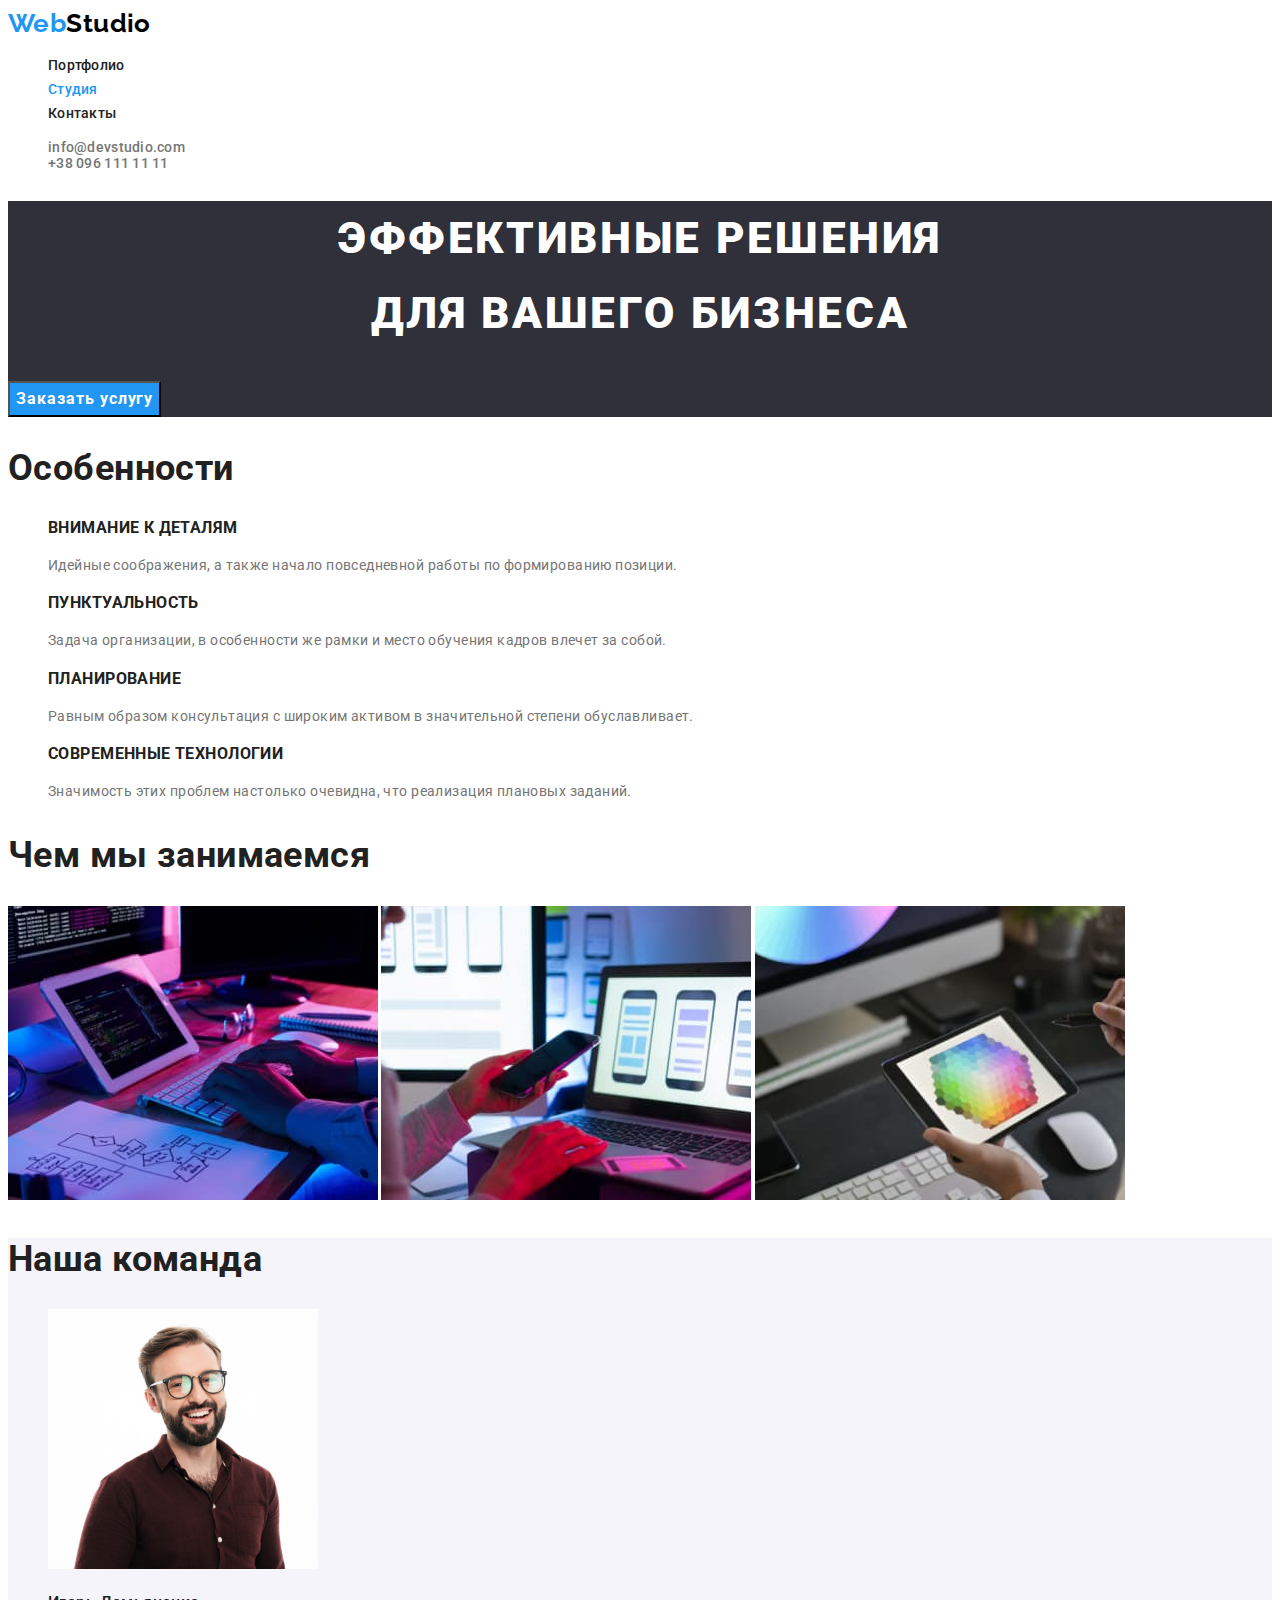
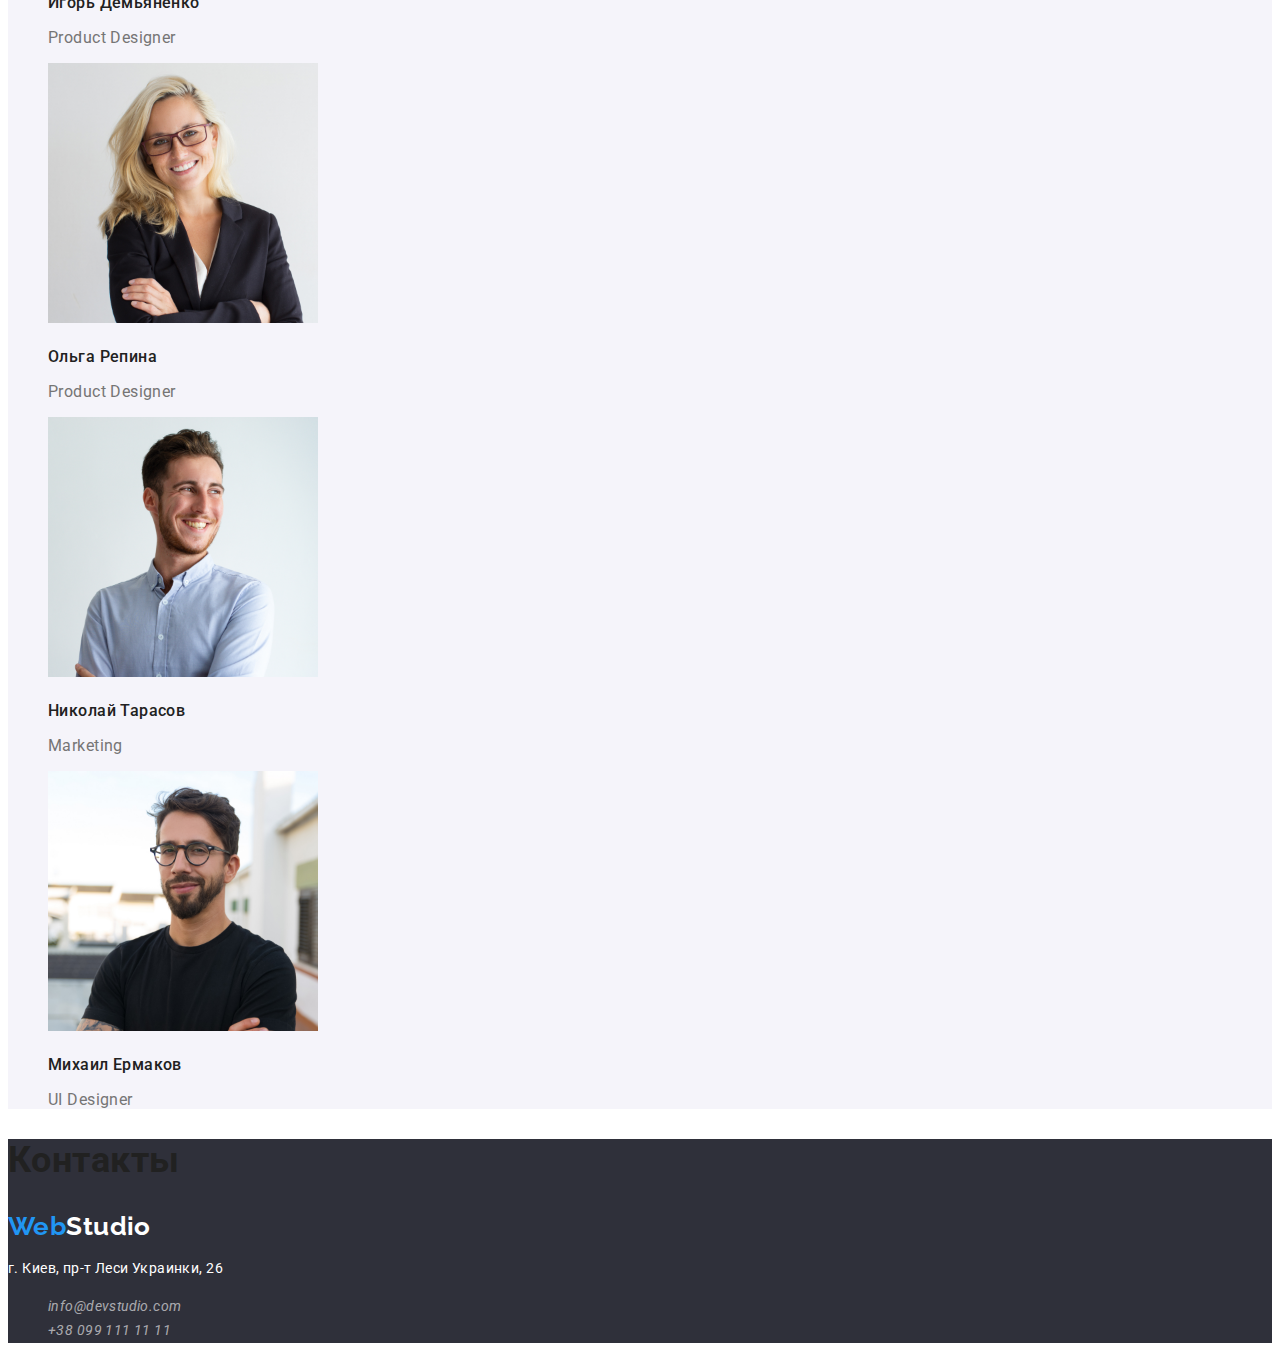
==== index.html @ d59cacca "goit-markup-hw-03" ====
<!DOCTYPE html>
<html lang="ru">
    <head>
        <meta charset="UTF-8">
        <meta http-equiv="X-UA-Compatible" content="IE=edge">
        <meta name="viewport" content="width=device-width, initial-scale=1.0">
        <title>Студия</title>
        <link rel="preconnect" href="https://fonts.gstatic.com">
        <link href="https://fonts.googleapis.com/css2?family=Raleway:wght@700&family=Roboto:wght@400;500;700;900&display=swap" rel="stylesheet">
        <link rel="stylesheet" href="./css/styles.css">
    </head>
    <body>
        <!--Контейнер шапки-->    
        <header>
            <nav>
                <a class="logo link" href="./index.html"><span class="logo-web">Web</span>Studio</a>
                <ul class="nav-list list">
                    <li><a class="link" href="./portfolio.html">Портфолио</a></li>
                    <li><a class="link current" href="./index.html">Студия</a></li>
                    <li><a class="link" href="">Контакты</a></li>
                </ul>
            </nav>
                <ul class="contact-list">
                    <li><a class="link" href="mailto:info@devstudio.com">info@devstudio.com</a></li>
                    <li><a class="link" href="tel:+380961111111">+38 096 111 11 11</a></li>
                </ul>
        </header>
            <!--Уникальный блок страницы-->
            <main>
                
                <section class="hero">
                    <h1 class="hero-title">Эффективные решения<br>для вашего бизнеса</h1>
                    <button class="button" type="button">Заказать услугу</button>
                </section>
              
                <section class="section">
                    <h2 class="section-title">Особенности</h2>
                    <ul class="features-list list">
                        <li>
                            <h3 class="title">Внимание к деталям</h3>
                            <p>Идейные соображения, а также начало повседневной работы по формированию позиции.</p>
                        </li>
                        <li>
                            <h3 class="title">Пунктуальность</h3>
                            <p>Задача организации, в особенности же рамки и место обучения кадров влечет за собой.</p>
                        </li>
                        <li>
                            <h3 class="title">Планирование</h3>
                            <p>Равным образом консультация с широким активом в значительной степени обуславливает.</p>
                        </li>
                        <li>
                            <h3 class="title">Современные технологии</h3>
                            <p>Значимость этих проблем настолько очевидна, что реализация плановых заданий.</p>
                        </li>
                    </ul>
                </section>
         
                <section class="section">
                    <h2 class="section-title">Чем мы занимаемся</h2>
                    <img src="./images/box1.jpg" alt="компьютерный стол" width="370">
                    <img src="./images/box2.jpg" alt="монитор" width="370">
                    <img src="./images/box3.jpg" alt="планшет" width="370">
                </section>
            
                <section class="team-section">
                    <h2 class="section-title">Наша команда</h2>
                    <ul class="list">
                        <li>
                            <img src="./images/team_card_1.jpg" alt="Product Designer" width="270">
                            <h3 class="title">Игорь Демьяненко</h3>
                            <p class="position">Product Designer</p>
                        </li>
                        <li>
                            <img src="./images/team_card_2.jpg" alt="Product Designer" width="270">
                            <h3 class="title">Ольга Репина</h3>
                            <p class="position">Product Designer</p>
                        </li>
                        <li>
                            <img src="./images/team_card_3.jpg" alt="Marketing" width="270">
                            <h3 class="title">Николай Тарасов</h3>
                            <p class="position">Marketing</p>
                        </li>
                        <li>
                            <img src="./images/team_card_4.jpg" alt="UI Designer" width="270">
                            <h3 class="title">Михаил Ермаков</h3>
                            <p class="position">UI Designer</p>
                        </li>
                    </ul>
                </section>
              
            </main>
        <!--Контейнер подвала-->
        <footer class="footer">
            <h2 class="section-title">Контакты</h2>
            <a class="logo link" href="./index.html"><span class="logo-web">Web</span><span class="logo-studio">Studio</span></a>
            <address class="address">
                <p class="local-address">г. Киев, пр-т Леси Украинки, 26</p>
                <ul class="contacts list">
                    <li><a class="link" href="mailto:info@example.com">info@devstudio.com</a></li>
                    <li><a class="link" href="tel:+380991111111">+38 099 111 11 11</a></li>
                </ul>
            </address>
            
        </footer>
    </body>
</html>
---- css/styles.css ----
/* Переменные */
:root {
    --primary-text-color: #757575;
    --title-text-color: #212121;
    --accent-color: #2196F3;
    --white-color: #FFFFFF;
    --beige-color: #F5F4FA;
    --dark-color: #2F303A; 
}
 
/* Селектор ссылок */
.link {
    color: inherit;
    text-decoration: none;
 }
/* селектор списков */
.list {
    list-style: none;
}

body {
    background-color: var(--white-color);
    color: var(--primary-text-color);
    font-family: Roboto, sans-serif;
    font-size: 14px;
    font-weight: 400;
    line-height: 1.71;
    letter-spacing: 0.03em;
}

/* Стилистика логотипа */
.logo {
    color: #000000; 
    font-family: Raleway;
    font-weight: bold;
    font-size: 26px;
    line-height: 1.19;

}
.logo .logo-web {
    color: var(--accent-color)
}

.logo .logo-studio {
    color: var(--white-color);
}

/* Стилистика общей шапки */
.nav-list .link,
.contact-list {
    color: var(--title-text-color);
    font-weight: 500;
    line-height: 1.14;
    letter-spacing: 0.02em;

    list-style: none;
}
.nav-list .link:hover,
.nav-list .link:focus {
    color: var(--accent-color);
}

.link.current {
    color: var(--accent-color);
}

.contact-list {
    color: var(--primary-text-color)
}

.contact-list .link:hover,
.contact-list .link:focus {
    color: var(--accent-color)
}

/* Стилистика героя */
.hero,
.footer {
    background-color: var(--dark-color);
}
.hero-title {
    color: #fff;
    font-family: Roboto;
    font-weight: 900;
    font-size: 44px;
    line-height: 1,36;
    text-align: center;
    letter-spacing: 0.06em;
    text-transform: uppercase;
}

.hero .button {
    color: var(--white-color);
    background-color: var(--accent-color);
   
    font-family: inherit;
    font-weight: 700;
    font-size: 16px;
    line-height: 1.87;
    display: flex;
    align-items: center;
    text-align: center;
    letter-spacing: 0.06em;
    cursor: pointer;
}

/* Стилизация секций - Студия */
.section-title {
    color: var(--title-text-color);
    font-weight: 700;
    font-size: 36px;
    line-height: 1.17;
    
}

.features-list .title {
    color: var(--title-text-color);
    font-weight: 700;
    line-height: 1.14;
    text-transform: uppercase;
}

.team-section {
    background-color: var(--beige-color);
    
}
.team-section .title {
    color: var(--title-text-color);
    font-size: 16px;
    line-height: 1.19;
    font-weight: 500;    
}
 
.team-section .position {
    font-size: 16px;
    line-height: 1.19;

}

/* Стилизация секций - Портфолио */
.button {
    color: var(--title-text-color);
    font-weight: 500;
    font-size: 16px;
    line-height: 1.62;
    text-align: center;
    cursor: pointer;
    font-family: inherit;
}

.button:hover {
    background-color: var(--accent-color);
    color: var(--white-color);
}

.section-works .title {
    color: var(--title-text-color);
    font-weight: 700;
    font-size: 18px;
    line-height: 2;
    letter-spacing: 0.06em;
}

.section-works .text {
    font-size: 16px;
    line-height: 1.88;
}

/* Стилизация футер */
.address .local-address {
    color: var(--white-color);
    font-style: normal;
}

.address .contacts {
    color: rgba(255, 255, 255, 0.6);
}
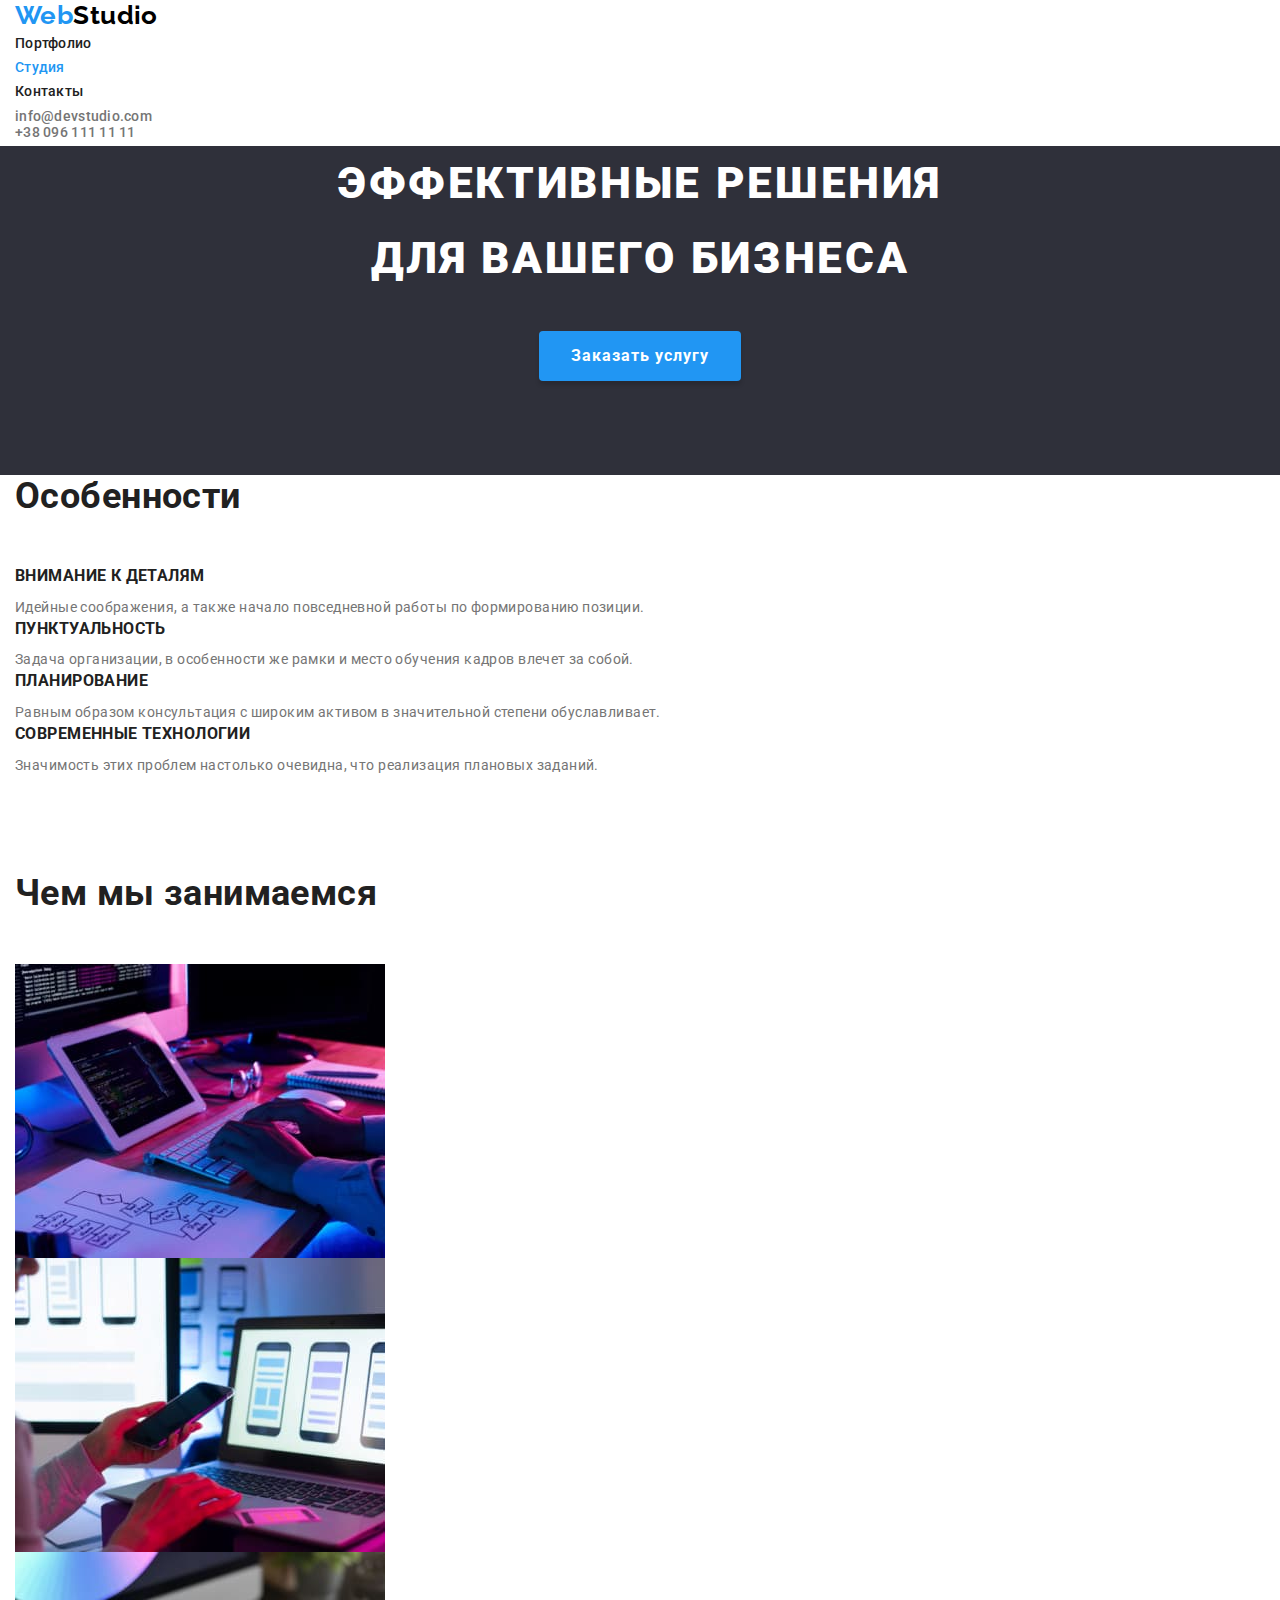
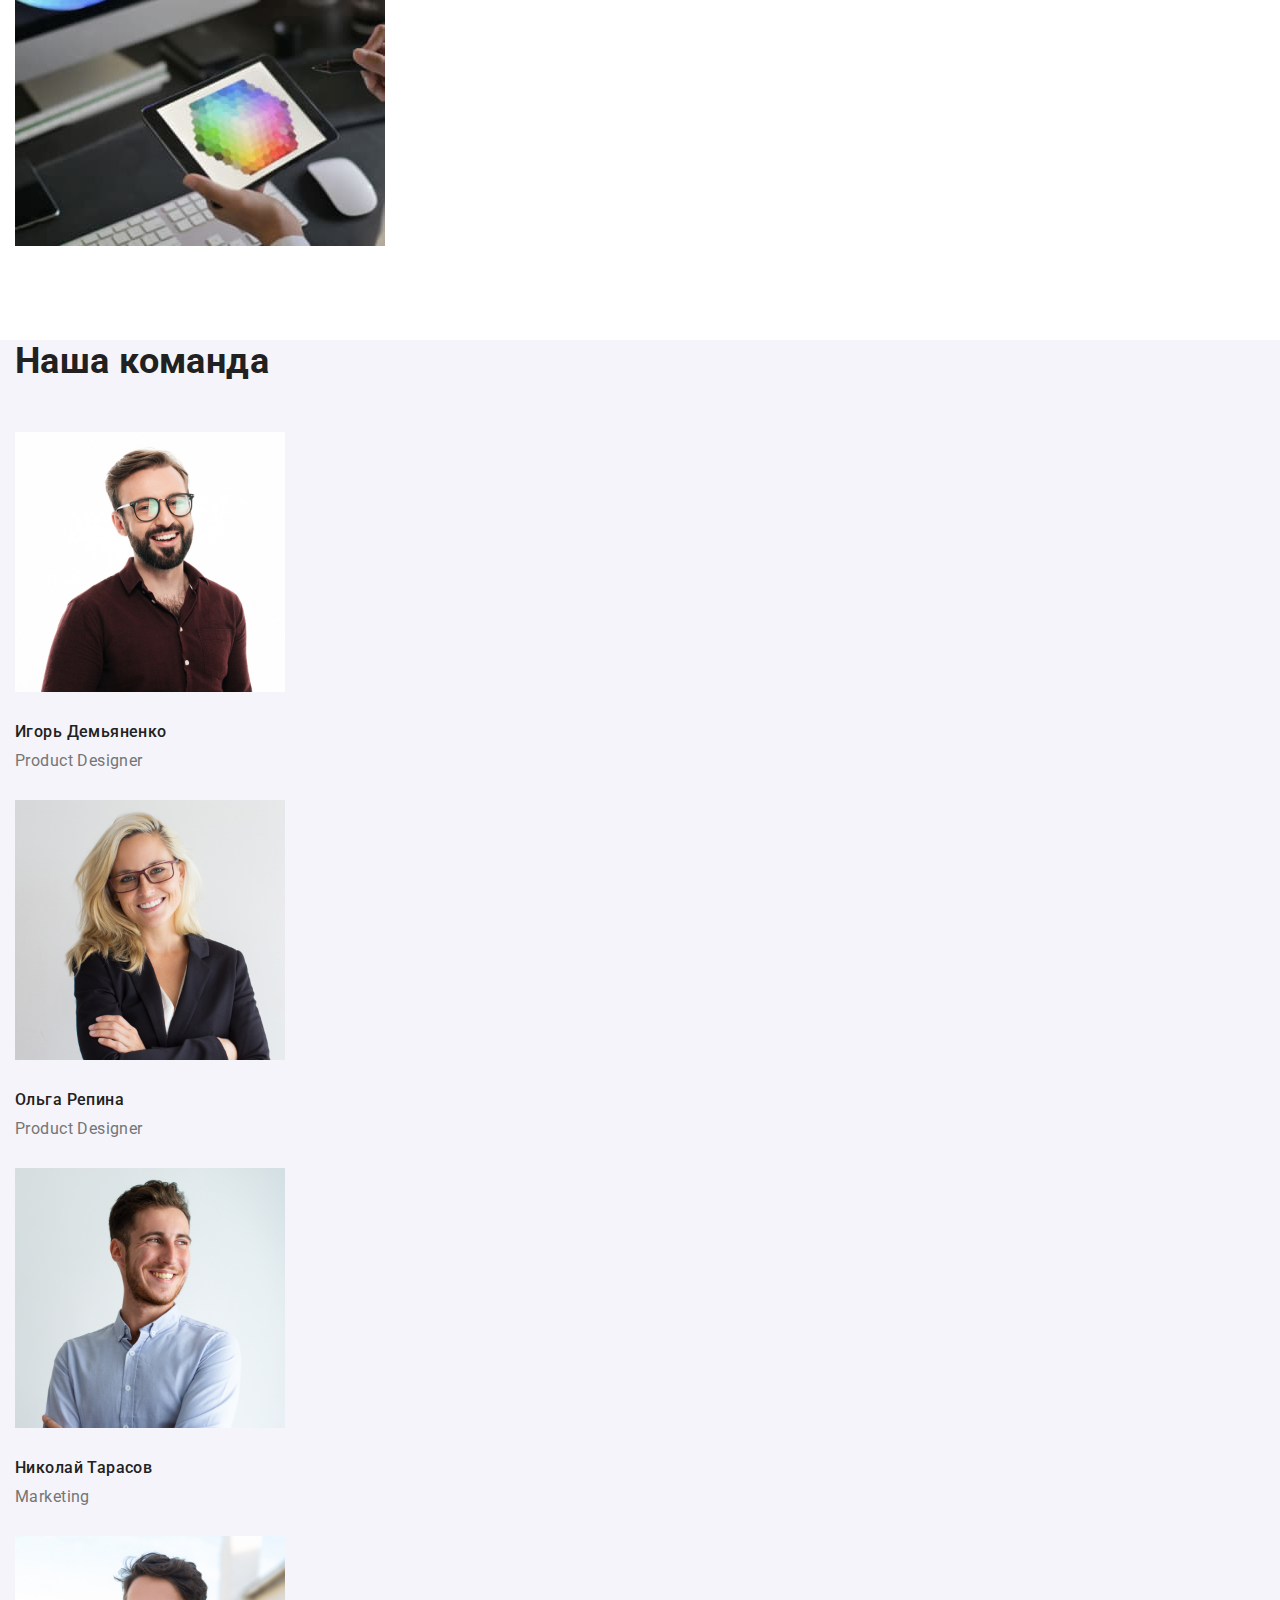
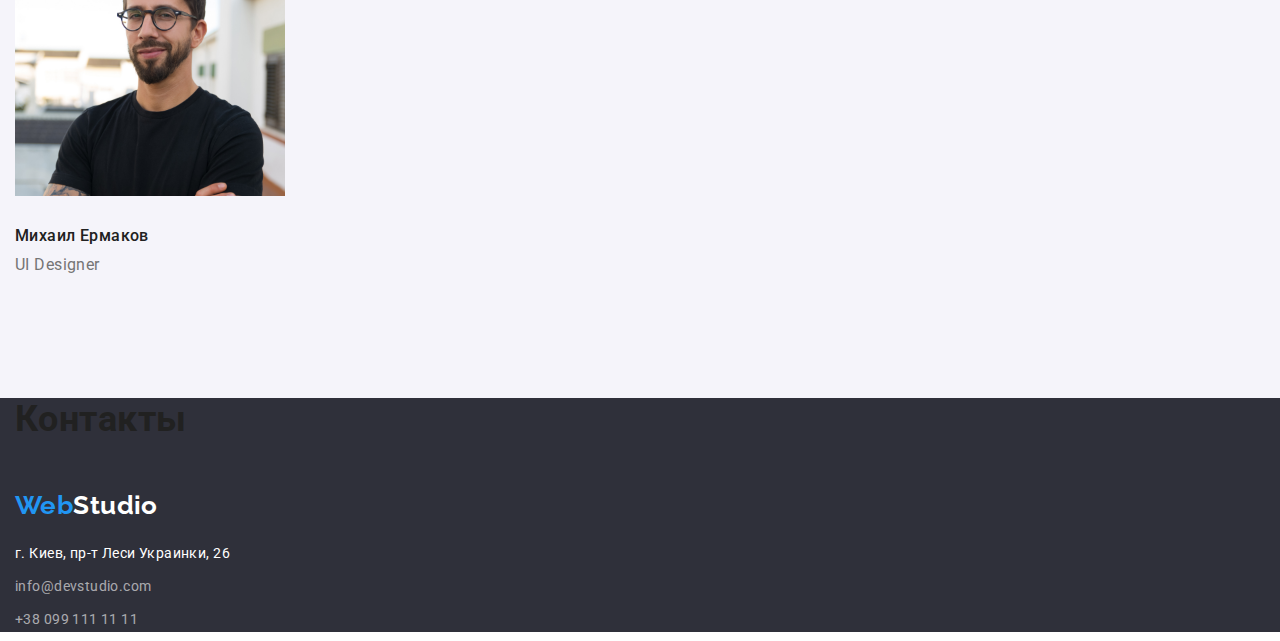
==== commit 416f0e13: "goit-markup-hw-03" ====
--- a/index.html
+++ b/index.html
@@ -7,100 +7,121 @@
         <title>Студия</title>
         <link rel="preconnect" href="https://fonts.gstatic.com">
         <link href="https://fonts.googleapis.com/css2?family=Raleway:wght@700&family=Roboto:wght@400;500;700;900&display=swap" rel="stylesheet">
+        <link rel="stylesheet" href="https://cdnjs.cloudflare.com/ajax/libs/modern-normalize/1.0.0/modern-normalize.min.css">
         <link rel="stylesheet" href="./css/styles.css">
     </head>
     <body>
         <!--Контейнер шапки-->    
         <header>
-            <nav>
-                <a class="logo link" href="./index.html"><span class="logo-web">Web</span>Studio</a>
-                <ul class="nav-list list">
-                    <li><a class="link" href="./portfolio.html">Портфолио</a></li>
-                    <li><a class="link current" href="./index.html">Студия</a></li>
-                    <li><a class="link" href="">Контакты</a></li>
-                </ul>
-            </nav>
-                <ul class="contact-list">
-                    <li><a class="link" href="mailto:info@devstudio.com">info@devstudio.com</a></li>
-                    <li><a class="link" href="tel:+380961111111">+38 096 111 11 11</a></li>
-                </ul>
+            <div class="container">
+                <nav>
+                    <a class="logo link" href="./index.html"><span class="logo-web">Web</span>Studio</a>
+                    <ul class="nav-list list">
+                        <li><a class="link" href="./portfolio.html">Портфолио</a></li>
+                        <li><a class="link current" href="./index.html">Студия</a></li>
+                        <li><a class="link" href="">Контакты</a></li>
+                    </ul>
+                </nav>
+                    <ul class="contact list">
+                        <li><a class="link" href="mailto:info@devstudio.com">info@devstudio.com</a></li>
+                        <li><a class="link" href="tel:+380961111111">+38 096 111 11 11</a></li>
+                    </ul>
+            </div>
         </header>
             <!--Уникальный блок страницы-->
             <main>
+                <section class="section hero">
+                    <div class="container"></div>
+                        <h1 class="title">Эффективные решения для вашего бизнеса</h1>
+                        <button class="button" type="button">Заказать услугу</button>
+                    </div> 
+                </section>
                 
-                <section class="hero">
-                    <h1 class="hero-title">Эффективные решения<br>для вашего бизнеса</h1>
-                    <button class="button" type="button">Заказать услугу</button>
-                </section>
-              
-                <section class="section">
-                    <h2 class="section-title">Особенности</h2>
-                    <ul class="features-list list">
-                        <li>
-                            <h3 class="title">Внимание к деталям</h3>
-                            <p>Идейные соображения, а также начало повседневной работы по формированию позиции.</p>
-                        </li>
-                        <li>
-                            <h3 class="title">Пунктуальность</h3>
-                            <p>Задача организации, в особенности же рамки и место обучения кадров влечет за собой.</p>
-                        </li>
-                        <li>
-                            <h3 class="title">Планирование</h3>
-                            <p>Равным образом консультация с широким активом в значительной степени обуславливает.</p>
-                        </li>
-                        <li>
-                            <h3 class="title">Современные технологии</h3>
-                            <p>Значимость этих проблем настолько очевидна, что реализация плановых заданий.</p>
-                        </li>
-                    </ul>
-                </section>
-         
-                <section class="section">
-                    <h2 class="section-title">Чем мы занимаемся</h2>
-                    <img src="./images/box1.jpg" alt="компьютерный стол" width="370">
-                    <img src="./images/box2.jpg" alt="монитор" width="370">
-                    <img src="./images/box3.jpg" alt="планшет" width="370">
-                </section>
-            
-                <section class="team-section">
-                    <h2 class="section-title">Наша команда</h2>
-                    <ul class="list">
-                        <li>
-                            <img src="./images/team_card_1.jpg" alt="Product Designer" width="270">
-                            <h3 class="title">Игорь Демьяненко</h3>
-                            <p class="position">Product Designer</p>
-                        </li>
-                        <li>
-                            <img src="./images/team_card_2.jpg" alt="Product Designer" width="270">
-                            <h3 class="title">Ольга Репина</h3>
-                            <p class="position">Product Designer</p>
-                        </li>
-                        <li>
-                            <img src="./images/team_card_3.jpg" alt="Marketing" width="270">
-                            <h3 class="title">Николай Тарасов</h3>
-                            <p class="position">Marketing</p>
-                        </li>
-                        <li>
-                            <img src="./images/team_card_4.jpg" alt="UI Designer" width="270">
-                            <h3 class="title">Михаил Ермаков</h3>
-                            <p class="position">UI Designer</p>
-                        </li>
-                    </ul>
-                </section>
-              
+                    <section class="section">
+                        <div class="container"> 
+                            <h2 class="section-title">Особенности</h2>
+                            <ul class="features-list list">
+                                <li>
+                                    <h3 class="title">Внимание к деталям</h3>
+                                    <p>Идейные соображения, а также начало повседневной работы по формированию позиции.</p>
+                                </li>
+                                <li>
+                                    <h3 class="title">Пунктуальность</h3>
+                                    <p>Задача организации, в особенности же рамки и место обучения кадров влечет за собой.</p>
+                                </li>
+                                <li>
+                                    <h3 class="title">Планирование</h3>
+                                    <p>Равным образом консультация с широким активом в значительной степени обуславливает.</p>
+                                </li>
+                                <li>
+                                    <h3 class="title">Современные технологии</h3>
+                                    <p>Значимость этих проблем настолько очевидна, что реализация плановых заданий.</p>
+                                </li>
+                            </ul>
+                        </div>
+                    </section>
+             
+                    <section class="section doing">
+                        <div class="container"> 
+                            <h2 class="section-title">Чем мы занимаемся</h2>
+                            <img src="./images/box1.jpg" alt="компьютерный стол" width="370">
+                            <img src="./images/box2.jpg" alt="монитор" width="370">
+                            <img src="./images/box3.jpg" alt="планшет" width="370">
+                        </div>
+                    </section>
+                
+                    <section class="section team">
+                        <div class="container"> 
+                            <h2 class="section-title">Наша команда</h2>
+                            <ul class="list">
+                                <li>
+                                    <img src="./images/team_card_1.jpg" alt="Product Designer" width="270">
+                                    <div class="name">    
+                                        <h3 class="title">Игорь Демьяненко</h3>
+                                        <p class="position">Product Designer</p>
+                                    </div>
+                                </li>
+                                <li>
+                                    <img src="./images/team_card_2.jpg" alt="Product Designer" width="270">
+                                    <div class="name">
+                                        <h3 class="title">Ольга Репина</h3>
+                                        <p class="position">Product Designer</p>
+                                    </div>
+                                </li>
+                                <li>
+                                    <img src="./images/team_card_3.jpg" alt="Marketing" width="270">
+                                    <div class="name">
+                                        <h3 class="title">Николай Тарасов</h3>
+                                        <p class="position">Marketing</p>
+                                    </div>
+                                </li>
+                                <li>
+                                    <img src="./images/team_card_4.jpg" alt="UI Designer" width="270">
+                                    <div class="name">
+                                        <h3 class="title">Михаил Ермаков</h3>
+                                        <p class="position">UI Designer</p>
+                                    </div>
+                                </li>
+                            </ul>
+                        </div>
+                    </section>
+                
             </main>
         <!--Контейнер подвала-->
         <footer class="footer">
-            <h2 class="section-title">Контакты</h2>
-            <a class="logo link" href="./index.html"><span class="logo-web">Web</span><span class="logo-studio">Studio</span></a>
-            <address class="address">
-                <p class="local-address">г. Киев, пр-т Леси Украинки, 26</p>
-                <ul class="contacts list">
-                    <li><a class="link" href="mailto:info@example.com">info@devstudio.com</a></li>
-                    <li><a class="link" href="tel:+380991111111">+38 099 111 11 11</a></li>
-                </ul>
-            </address>
-            
+           <div class="container web">
+                <h2 class="section-title">Контакты</h2>
+                <a class="logo link" href="./index.html"><span class="logo-web">Web</span><span class="logo-studio">Studio</span></a>
+           </div>
+           <div class="container">
+                <address class="address">
+                    <p class="local-address">г. Киев, пр-т Леси Украинки, 26</p>
+                    <ul class="contacts list">
+                        <li><a class="link" href="mailto:info@example.com">info@devstudio.com</a></li>
+                        <li><a class="link" href="tel:+380991111111">+38 099 111 11 11</a></li>
+                    </ul>
+                </address>
+           </div>
         </footer>
     </body>
 </html>--- a/css/styles.css
+++ b/css/styles.css
@@ -5,9 +5,25 @@
     --accent-color: #2196F3;
     --white-color: #FFFFFF;
     --beige-color: #F5F4FA;
-    --dark-color: #2F303A; 
+    --dark-color: #2F303A;
+    --btn-hover-color:  #188CE8;
 }
  
+/* outline: 2px solid tomato - ободок на время верстки, затем удалить */
+/* width: 970px; контейнера + 15 и 15 padding*/
+
+
+html {
+    box-sizing: border-box;
+    
+}
+
+*,
+*::before,
+*::after {
+    box-sizing: inherit;
+}
+
 /* Селектор ссылок */
 .link {
     color: inherit;
@@ -16,6 +32,8 @@
 /* селектор списков */
 .list {
     list-style: none;
+    margin: 0px;
+    padding: 0px;
 }
 
 body {
@@ -28,6 +46,12 @@
     letter-spacing: 0.03em;
 }
 
+.container {
+    width: 1200px;
+    padding-right: 15px;
+    padding-left: 15px;
+    
+}
 /* Стилистика логотипа */
 .logo {
     color: #000000; 
@@ -47,7 +71,10 @@
 
 /* Стилистика общей шапки */
 .nav-list .link,
-.contact-list {
+.contact {
+    padding-top: 5px;
+    padding-bottom: 5px;
+
     color: var(--title-text-color);
     font-weight: 500;
     line-height: 1.14;
@@ -55,6 +82,7 @@
 
     list-style: none;
 }
+
 .nav-list .link:hover,
 .nav-list .link:focus {
     color: var(--accent-color);
@@ -64,88 +92,142 @@
     color: var(--accent-color);
 }
 
-.contact-list {
+.contact {
     color: var(--primary-text-color)
 }
 
-.contact-list .link:hover,
-.contact-list .link:focus {
+.contact .link:hover,
+.contact .link:focus {
     color: var(--accent-color)
 }
 
 /* Стилистика героя */
-.hero,
-.footer {
+.hero {
     background-color: var(--dark-color);
-}
-.hero-title {
+    text-align: center;
+}
+.hero .title {
+    margin-top: 0;
+    margin-bottom: 35px;
+    margin-left: auto;
+    margin-right: auto;
+
+    max-width: 630px;
+
     color: #fff;
     font-family: Roboto;
     font-weight: 900;
     font-size: 44px;
     line-height: 1,36;
-    text-align: center;
+  
     letter-spacing: 0.06em;
     text-transform: uppercase;
+    text-align: center;
 }
 
 .hero .button {
     color: var(--white-color);
     background-color: var(--accent-color);
+    box-shadow: 0px 4px 4px rgba(0, 0, 0, 0.15);
+
+    border-radius: 4px;
+    padding: 10px 32px;
+    border-width: 0px;
    
     font-family: inherit;
     font-weight: 700;
     font-size: 16px;
     line-height: 1.87;
-    display: flex;
+    display: inline-block;
     align-items: center;
-    text-align: center;
+ 
     letter-spacing: 0.06em;
     cursor: pointer;
 }
 
+.hero .button:hover,
+.hero .button:focus {
+    background-color: var(--btn-hover-color);
+}
+
 /* Стилизация секций - Студия */
+.section {
+    padding-bottom: 94px;
+     
+}
+
 .section-title {
+    margin-top: 0px;
+    margin-bottom: 50px;
+    
     color: var(--title-text-color);
     font-weight: 700;
     font-size: 36px;
     line-height: 1.17;
-    
+}
+
+img {
+    display: block;
 }
 
 .features-list .title {
+    margin-top: 0px;
+    margin-bottom: 10px;
+
     color: var(--title-text-color);
     font-weight: 700;
     line-height: 1.14;
     text-transform: uppercase;
 }
 
-.team-section {
+.features-list p {
+    margin-top: 0px;
+    margin-bottom: 0px;
+}
+
+.team {
     background-color: var(--beige-color);
     
 }
-.team-section .title {
+.team .title {
     color: var(--title-text-color);
     font-size: 16px;
     line-height: 1.19;
     font-weight: 500;    
 }
  
-.team-section .position {
+.team .position {
     font-size: 16px;
     line-height: 1.19;
-
-}
+}
+
+.name {
+    min-width: 270px;
+}
+.name h3 {
+    margin-top: 30px;
+    margin-bottom: 10px;
+    
+}
+.name p {
+    margin-top: 0px;
+    margin-bottom: 30px;
+}
+
 
 /* Стилизация секций - Портфолио */
 .button {
     color: var(--title-text-color);
+    background-color: var(--beige-color);
     font-weight: 500;
     font-size: 16px;
     line-height: 1.62;
     text-align: center;
     cursor: pointer;
     font-family: inherit;
+    border-radius: 4px;
+
+    padding: 6px 22px;
 }
 
 .button:hover {
@@ -167,6 +249,11 @@
 }
 
 /* Стилизация футер */
+.footer {
+    background-color: var(--dark-color);
+    
+}
+
 .address .local-address {
     color: var(--white-color);
     font-style: normal;
@@ -174,4 +261,18 @@
 
 .address .contacts {
     color: rgba(255, 255, 255, 0.6);
-}+    font-style: normal;
+}
+
+.footer .web {
+    margin-bottom: 20px;
+}
+.address p {
+    margin-top: 0;
+    margin-bottom: 9px;
+}
+.address li {
+    margin-top: 0;
+    margin-bottom: 9px;
+}
+
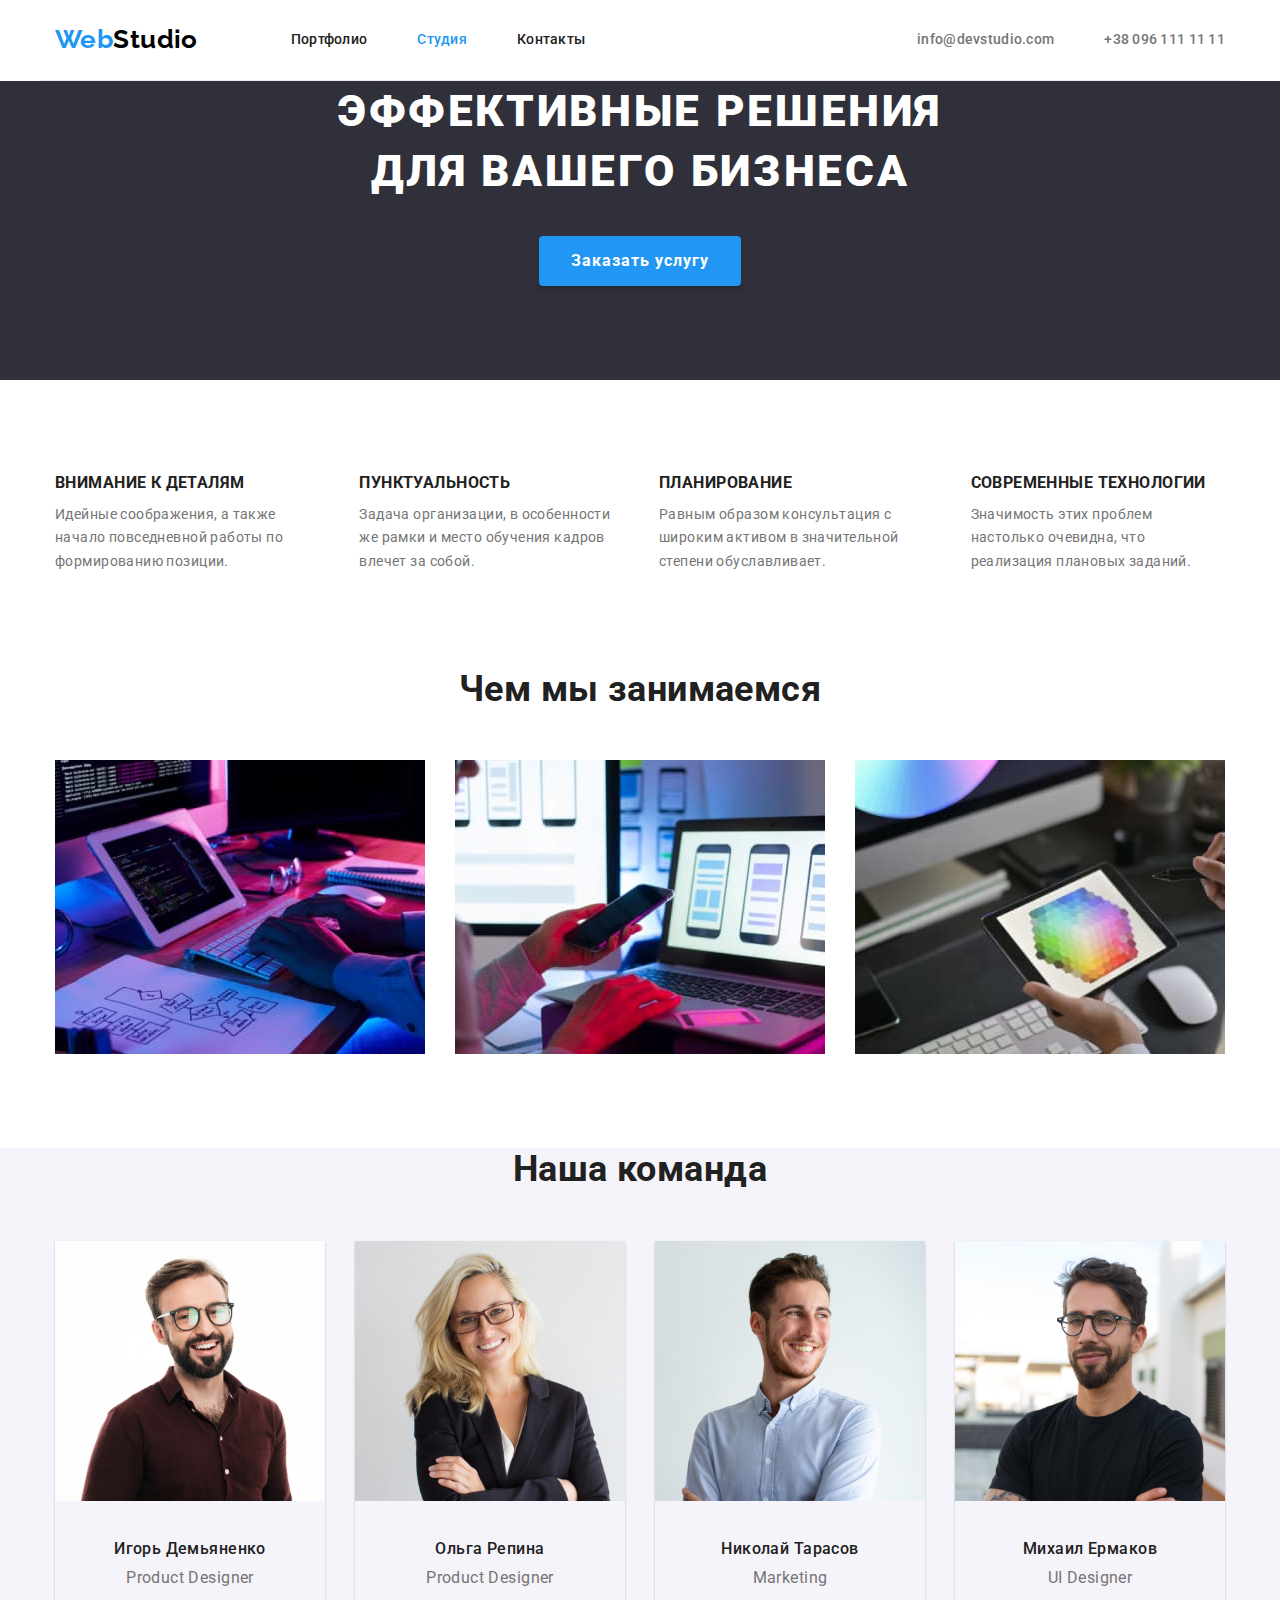
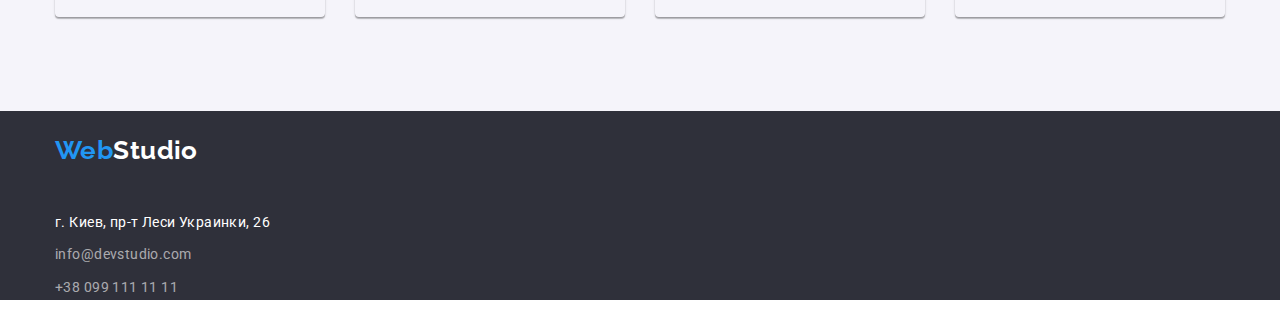
==== commit 3d5d8526: "goit-markup-hw-03" ====
--- a/index.html
+++ b/index.html
@@ -13,18 +13,18 @@
     <body>
         <!--Контейнер шапки-->    
         <header>
-            <div class="container">
-                <nav>
+            <div class="container main-nav">
+                <nav class="nav">
                     <a class="logo link" href="./index.html"><span class="logo-web">Web</span>Studio</a>
                     <ul class="nav-list list">
-                        <li><a class="link" href="./portfolio.html">Портфолио</a></li>
-                        <li><a class="link current" href="./index.html">Студия</a></li>
-                        <li><a class="link" href="">Контакты</a></li>
+                        <li class="site-link"><a class="link" href="./portfolio.html">Портфолио</a></li>
+                        <li class="site-link"><a class="link current" href="./index.html">Студия</a></li>
+                        <li class="site-link"><a class="link" href="">Контакты</a></li>
                     </ul>
                 </nav>
                     <ul class="contact list">
-                        <li><a class="link" href="mailto:info@devstudio.com">info@devstudio.com</a></li>
-                        <li><a class="link" href="tel:+380961111111">+38 096 111 11 11</a></li>
+                        <li class="web-link"><a class="link" href="mailto:info@devstudio.com">info@devstudio.com</a></li>
+                        <li class="web-link"><a class="link" href="tel:+380961111111">+38 096 111 11 11</a></li>
                     </ul>
             </div>
         </header>
@@ -37,23 +37,23 @@
                     </div> 
                 </section>
                 
-                    <section class="section">
+                    <section class="section features">
                         <div class="container"> 
-                            <h2 class="section-title">Особенности</h2>
+                            <h2 class="section-title visually-hidden">Особенности</h2>
                             <ul class="features-list list">
-                                <li>
+                                <li class="text">
                                     <h3 class="title">Внимание к деталям</h3>
                                     <p>Идейные соображения, а также начало повседневной работы по формированию позиции.</p>
                                 </li>
-                                <li>
+                                <li class="text">
                                     <h3 class="title">Пунктуальность</h3>
                                     <p>Задача организации, в особенности же рамки и место обучения кадров влечет за собой.</p>
                                 </li>
-                                <li>
+                                <li class="text">
                                     <h3 class="title">Планирование</h3>
                                     <p>Равным образом консультация с широким активом в значительной степени обуславливает.</p>
                                 </li>
-                                <li>
+                                <li class="text">
                                     <h3 class="title">Современные технологии</h3>
                                     <p>Значимость этих проблем настолько очевидна, что реализация плановых заданий.</p>
                                 </li>
@@ -64,9 +64,11 @@
                     <section class="section doing">
                         <div class="container"> 
                             <h2 class="section-title">Чем мы занимаемся</h2>
-                            <img src="./images/box1.jpg" alt="компьютерный стол" width="370">
-                            <img src="./images/box2.jpg" alt="монитор" width="370">
-                            <img src="./images/box3.jpg" alt="планшет" width="370">
+                            <div class="pictures">
+                                <img class="pic" src="./images/box1.jpg" alt="компьютерный стол" width="370">
+                                <img class="pic" src="./images/box2.jpg" alt="монитор" width="370">
+                                <img class="pic" src="./images/box3.jpg" alt="планшет" width="370">
+                            </div>
                         </div>
                     </section>
                 
@@ -74,28 +76,28 @@
                         <div class="container"> 
                             <h2 class="section-title">Наша команда</h2>
                             <ul class="list">
-                                <li>
+                                <li class="team-card">
                                     <img src="./images/team_card_1.jpg" alt="Product Designer" width="270">
                                     <div class="name">    
                                         <h3 class="title">Игорь Демьяненко</h3>
                                         <p class="position">Product Designer</p>
                                     </div>
                                 </li>
-                                <li>
+                                <li class="team-card">
                                     <img src="./images/team_card_2.jpg" alt="Product Designer" width="270">
                                     <div class="name">
                                         <h3 class="title">Ольга Репина</h3>
                                         <p class="position">Product Designer</p>
                                     </div>
                                 </li>
-                                <li>
+                                <li class="team-card">
                                     <img src="./images/team_card_3.jpg" alt="Marketing" width="270">
                                     <div class="name">
                                         <h3 class="title">Николай Тарасов</h3>
                                         <p class="position">Marketing</p>
                                     </div>
                                 </li>
-                                <li>
+                                <li class="team-card">
                                     <img src="./images/team_card_4.jpg" alt="UI Designer" width="270">
                                     <div class="name">
                                         <h3 class="title">Михаил Ермаков</h3>
@@ -109,19 +111,17 @@
             </main>
         <!--Контейнер подвала-->
         <footer class="footer">
-           <div class="container web">
-                <h2 class="section-title">Контакты</h2>
-                <a class="logo link" href="./index.html"><span class="logo-web">Web</span><span class="logo-studio">Studio</span></a>
-           </div>
-           <div class="container">
-                <address class="address">
-                    <p class="local-address">г. Киев, пр-т Леси Украинки, 26</p>
-                    <ul class="contacts list">
-                        <li><a class="link" href="mailto:info@example.com">info@devstudio.com</a></li>
-                        <li><a class="link" href="tel:+380991111111">+38 099 111 11 11</a></li>
-                    </ul>
-                </address>
-           </div>
-        </footer>
+            <div class="container">
+                 <h2 class="section-title visually-hidden">Контакты</h2>
+                 <a class="logo link" href="./index.html"><span class="logo-web">Web</span><span class="logo-studio">Studio</span></a>
+                 <address class="address">
+                     <p class="local-address">г. Киев, пр-т Леси Украинки, 26</p>
+                     <ul class="contacts list">
+                         <li><a class="link" href="mailto:info@example.com">info@devstudio.com</a></li>
+                         <li><a class="link" href="tel:+380991111111">+38 099 111 11 11</a></li>
+                     </ul>
+                 </address>
+            </div>
+         </footer>
     </body>
 </html>--- a/css/styles.css
+++ b/css/styles.css
@@ -7,15 +7,12 @@
     --beige-color: #F5F4FA;
     --dark-color: #2F303A;
     --btn-hover-color:  #188CE8;
+    --border-container-card: #EEEEEE;
 }
  
-/* outline: 2px solid tomato - ободок на время верстки, затем удалить */
-/* width: 970px; контейнера + 15 и 15 padding*/
-
-
 html {
     box-sizing: border-box;
-    
+   
 }
 
 *,
@@ -50,11 +47,28 @@
     width: 1200px;
     padding-right: 15px;
     padding-left: 15px;
-    
-}
+    margin-left: auto;
+    margin-right: auto;
+
+}
+.visually-hidden {
+    position: absolute;
+    width: 1px;
+    height: 1px;
+    margin: -1px;
+    border: 0;
+    padding: 0;
+    clip: rect(0 0 0 0);
+    overflow: hidden;
+}
+
 /* Стилистика логотипа */
 .logo {
+    padding-top: 24px;
+    padding-bottom: 25px;
+    
     color: #000000; 
+
     font-family: Raleway;
     font-weight: bold;
     font-size: 26px;
@@ -69,11 +83,23 @@
     color: var(--white-color);
 }
 
-/* Стилистика общей шапки */
-.nav-list .link,
-.contact {
-    padding-top: 5px;
-    padding-bottom: 5px;
+/* HEADER style */
+
+.main-nav {
+    display: flex;
+    align-items: center;
+    border-bottom: 1px solid #ECECEC;
+
+}
+
+.nav {
+    display: flex;
+}    
+.site-link,
+.web-link {
+    display: block;
+    padding-top: 32px;
+    padding-bottom: 32px;
 
     color: var(--title-text-color);
     font-weight: 500;
@@ -83,25 +109,40 @@
     list-style: none;
 }
 
+.web-link {
+    color: var(--primary-text-color);
+}
 .nav-list .link:hover,
 .nav-list .link:focus {
     color: var(--accent-color);
 }
-
-.link.current {
-    color: var(--accent-color);
-}
-
-.contact {
-    color: var(--primary-text-color)
-}
-
 .contact .link:hover,
 .contact .link:focus {
     color: var(--accent-color)
 }
 
-/* Стилистика героя */
+.nav-list {
+    display: flex;
+    margin-left: 93px;
+}
+
+.contact {
+    display: flex;
+    margin-left: auto;    
+    color: var(--primary-text-color)
+}
+
+.nav-list .site-link + .site-link,
+.contact .web-link + .web-link {
+    margin-left: 50px;
+}
+
+.link.current {
+    color: var(--accent-color);
+}
+
+
+/* HERO style */
 .hero {
     background-color: var(--dark-color);
     text-align: center;
@@ -113,12 +154,12 @@
     margin-right: auto;
 
     max-width: 630px;
-
+    
     color: #fff;
     font-family: Roboto;
     font-weight: 900;
     font-size: 44px;
-    line-height: 1,36;
+    line-height: 1.364;
   
     letter-spacing: 0.06em;
     text-transform: uppercase;
@@ -150,10 +191,11 @@
     background-color: var(--btn-hover-color);
 }
 
-/* Стилизация секций - Студия */
+/* MAIN style */
+
 .section {
     padding-bottom: 94px;
-     
+    
 }
 
 .section-title {
@@ -164,10 +206,17 @@
     font-weight: 700;
     font-size: 36px;
     line-height: 1.17;
-}
-
-img {
-    display: block;
+
+    text-align: center;
+}
+
+/* FEATURES style */
+.features {
+    margin-top: 94px;
+}
+
+.features-list {
+    display: flex;
 }
 
 .features-list .title {
@@ -185,9 +234,27 @@
     margin-bottom: 0px;
 }
 
+.features-list .text + .text {
+    margin-left: 30px;
+}
+
+/* DOING style */
+.pictures {
+    display: flex;
+}
+
+.container .pic + .pic {
+    margin-left: 30px;
+}
+
+/* TEAM style */
+
 .team {
     background-color: var(--beige-color);
-    
+}
+
+.team .list {
+    display: flex;
 }
 .team .title {
     color: var(--title-text-color);
@@ -203,6 +270,7 @@
 
 .name {
     min-width: 270px;
+    text-align: center;
 }
 .name h3 {
     margin-top: 30px;
@@ -214,25 +282,90 @@
     margin-bottom: 30px;
 }
 
-
-/* Стилизация секций - Портфолио */
+.list .team-card + .team-card {
+    margin-left: 30px;
+}
+
+.team-card {
+    box-shadow: 0px 1px 3px rgba(0, 0, 0, 0.12), 0px 1px 1px rgba(0, 0, 0, 0.14), 0px 2px 1px rgba(0, 0, 0, 0.2);
+    border-radius: 0px 0px 4px 4px;
+
+}
+
+
+/* BUTTONS style Portfolio*/
+.portfolio {
+    margin-top: 94px;
+}
+
+.btn-cards {
+    margin-bottom: 34px;
+    
+    
+}
+.btns {
+    display: flex;
+    justify-content: center;
+}
+
+.btns .btn-li + .btn-li {
+    margin-left: 8px;
+}
+
 .button {
     color: var(--title-text-color);
     background-color: var(--beige-color);
     font-weight: 500;
     font-size: 16px;
-    line-height: 1.62;
+    line-height: 1.625;
     text-align: center;
     cursor: pointer;
     font-family: inherit;
     border-radius: 4px;
+    border-width: 0px;
+    letter-spacing: 0.03em;
 
     padding: 6px 22px;
 }
-
 .button:hover {
     background-color: var(--accent-color);
     color: var(--white-color);
+}
+
+/* CARDS style Portfolio*/
+.section-works {
+    display: flex;
+    flex-wrap: wrap;
+   
+}
+.container-card {
+    margin-right: 30px;
+    margin-bottom: 30px;
+} 
+
+.container-card:nth-child(3n) {
+    margin-right: 0;
+}
+
+.container-card:nth-last-child(-n + 3) {
+    margin-bottom: 0;
+}
+
+.card {
+    padding: 20px 24px;
+    border: 1px solid var(--border-container-card);
+    border-top: 0px;
+}
+.cards img {
+    display:block;
+}
+.card h2 {
+    margin-top: 0px;
+    margin-bottom: 4px;
+}
+.card p {
+    margin-top: 0px;
+    margin-bottom: 0px;
 }
 
 .section-works .title {
@@ -248,10 +381,9 @@
     line-height: 1.88;
 }
 
-/* Стилизация футер */
+/* FOOTER style */
 .footer {
     background-color: var(--dark-color);
-    
 }
 
 .address .local-address {
@@ -264,9 +396,10 @@
     font-style: normal;
 }
 
-.footer .web {
+.footer .logo {
+    display: inline-block;
     margin-bottom: 20px;
-}
+}   
 .address p {
     margin-top: 0;
     margin-bottom: 9px;
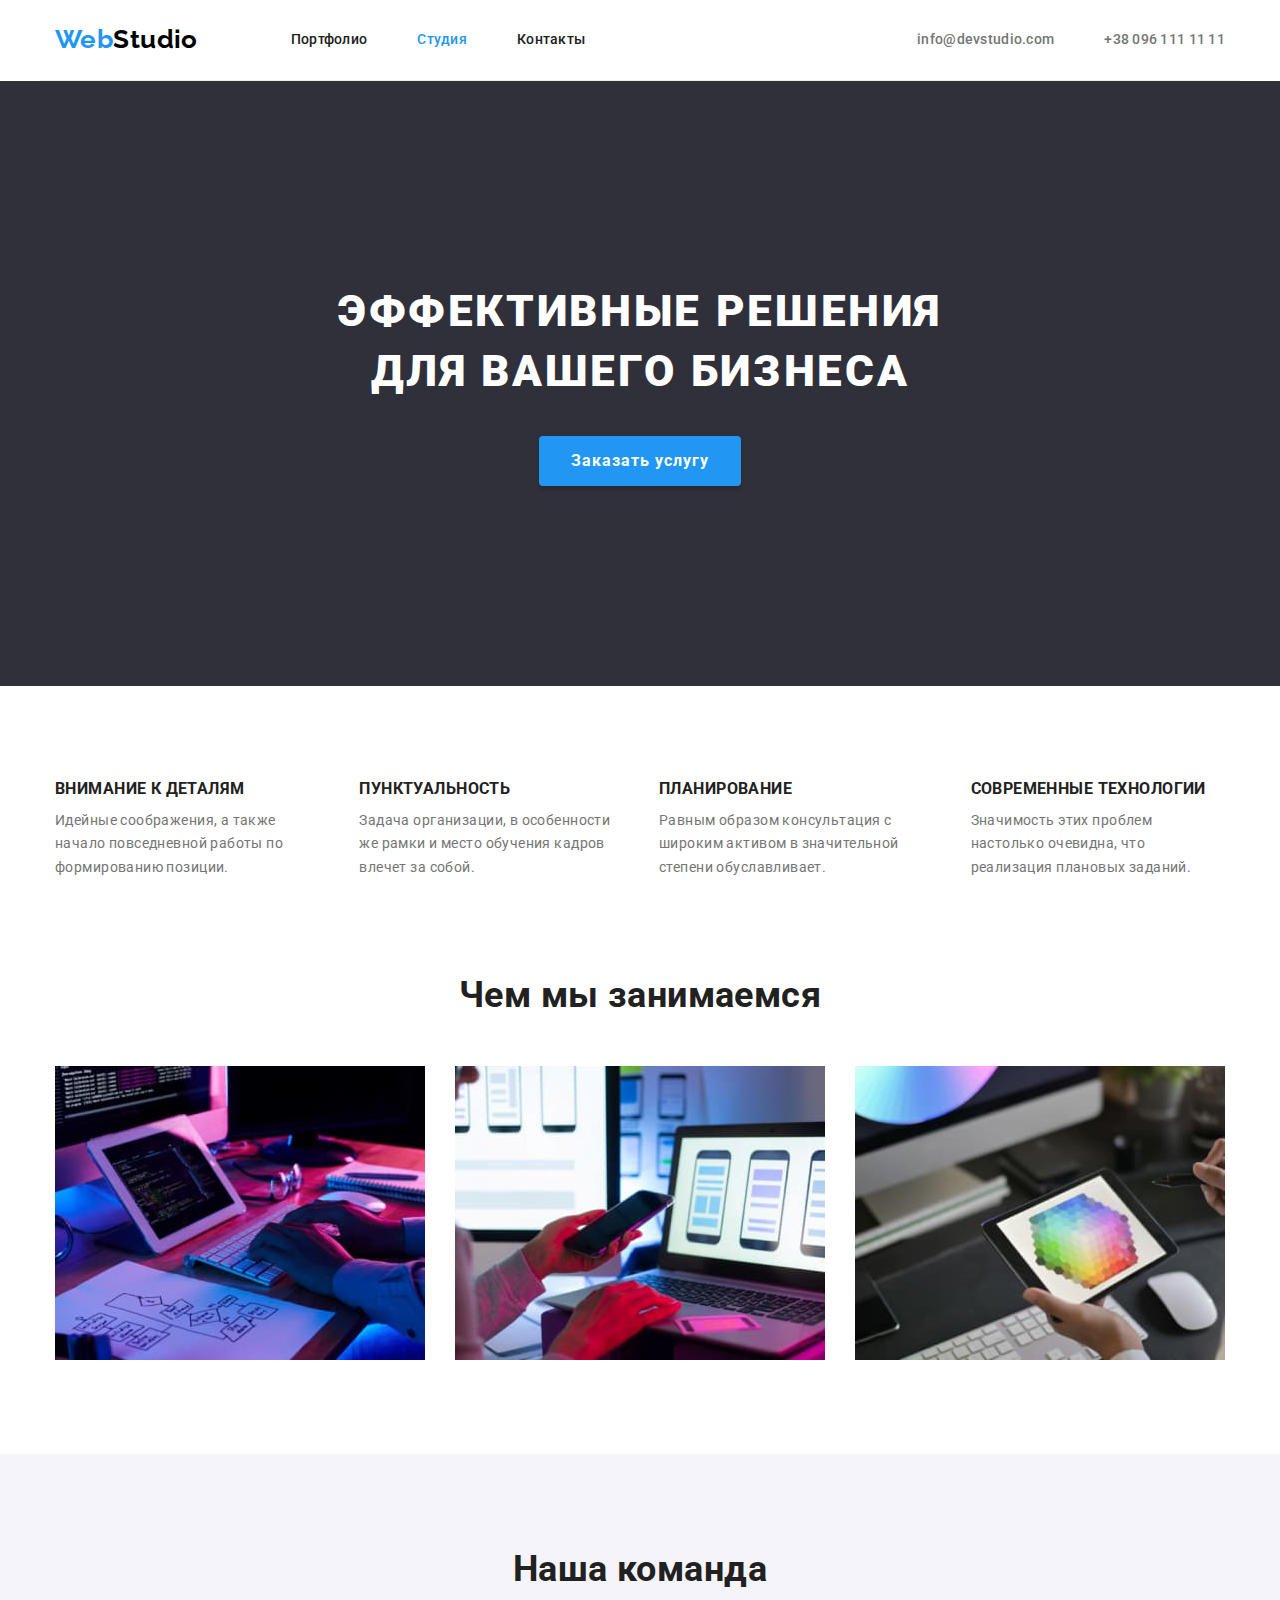
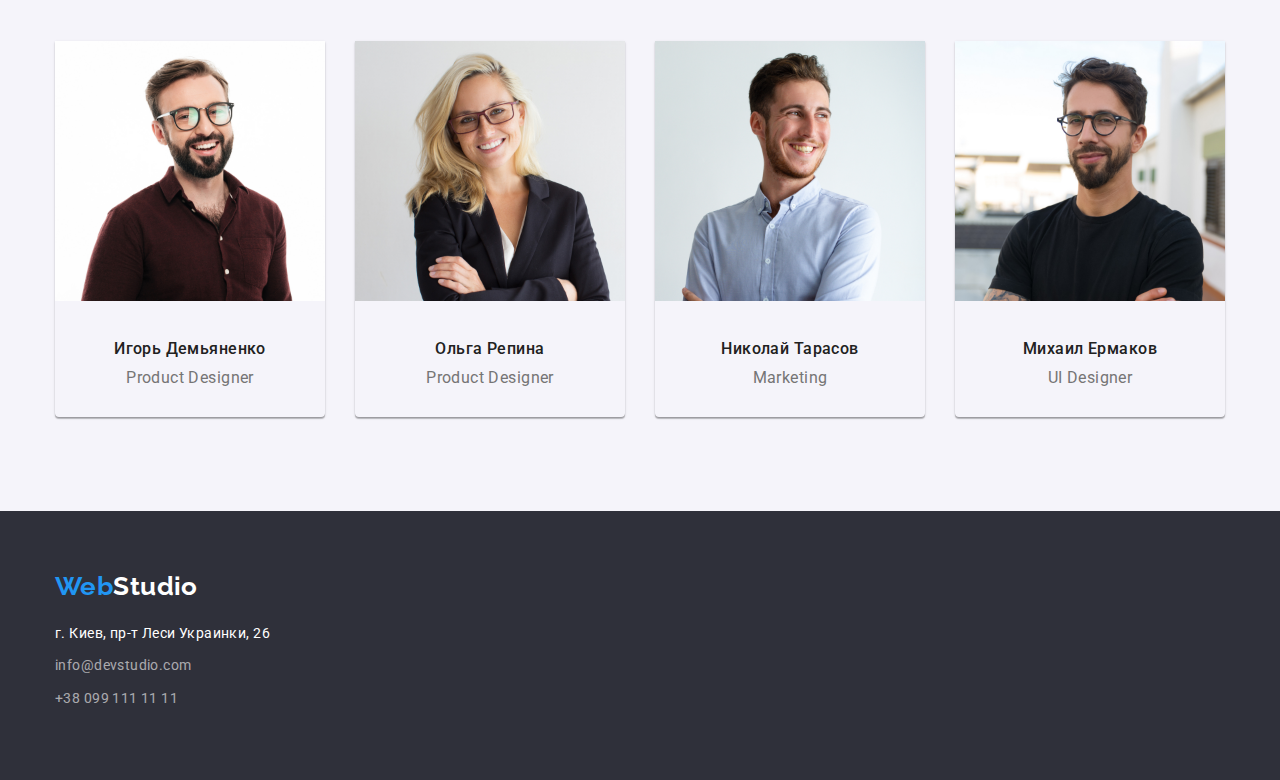
==== commit 2a810ed6: "goit-markup-hw-03" ====
--- a/index.html
+++ b/index.html
@@ -31,7 +31,7 @@
             <!--Уникальный блок страницы-->
             <main>
                 <section class="section hero">
-                    <div class="container"></div>
+                    <div class="container">
                         <h1 class="title">Эффективные решения для вашего бизнеса</h1>
                         <button class="button" type="button">Заказать услугу</button>
                     </div> 
--- a/css/styles.css
+++ b/css/styles.css
@@ -12,7 +12,6 @@
  
 html {
     box-sizing: border-box;
-   
 }
 
 *,
@@ -21,12 +20,12 @@
     box-sizing: inherit;
 }
 
-/* Селектор ссылок */
+/* LINKS style */
 .link {
     color: inherit;
     text-decoration: none;
  }
-/* селектор списков */
+/* LIST style */
 .list {
     list-style: none;
     margin: 0px;
@@ -62,11 +61,20 @@
     overflow: hidden;
 }
 
-/* Стилистика логотипа */
-.logo {
+/* SECTIONS style */
+.section {
+    padding-bottom: 94px;
+    padding-top: 94px;
+}
+
+
+/* LOGO style */
+.nav .logo {
     padding-top: 24px;
     padding-bottom: 25px;
-    
+}
+
+.logo {
     color: #000000; 
 
     font-family: Raleway;
@@ -89,7 +97,6 @@
     display: flex;
     align-items: center;
     border-bottom: 1px solid #ECECEC;
-
 }
 
 .nav {
@@ -146,7 +153,10 @@
 .hero {
     background-color: var(--dark-color);
     text-align: center;
-}
+    padding-top: 200px;
+    padding-bottom: 200px;
+}
+
 .hero .title {
     margin-top: 0;
     margin-bottom: 35px;
@@ -193,11 +203,6 @@
 
 /* MAIN style */
 
-.section {
-    padding-bottom: 94px;
-    
-}
-
 .section-title {
     margin-top: 0px;
     margin-bottom: 50px;
@@ -211,9 +216,6 @@
 }
 
 /* FEATURES style */
-.features {
-    margin-top: 94px;
-}
 
 .features-list {
     display: flex;
@@ -239,6 +241,9 @@
 }
 
 /* DOING style */
+.doing {
+    padding-top: 0;
+}
 .pictures {
     display: flex;
 }
@@ -292,11 +297,7 @@
 
 }
 
-
 /* BUTTONS style Portfolio*/
-.portfolio {
-    margin-top: 94px;
-}
 
 .btn-cards {
     margin-bottom: 34px;
@@ -409,3 +410,7 @@
     margin-bottom: 9px;
 }
 
+.footer .container {
+    padding-top: 60px;
+    padding-bottom: 60px;
+}
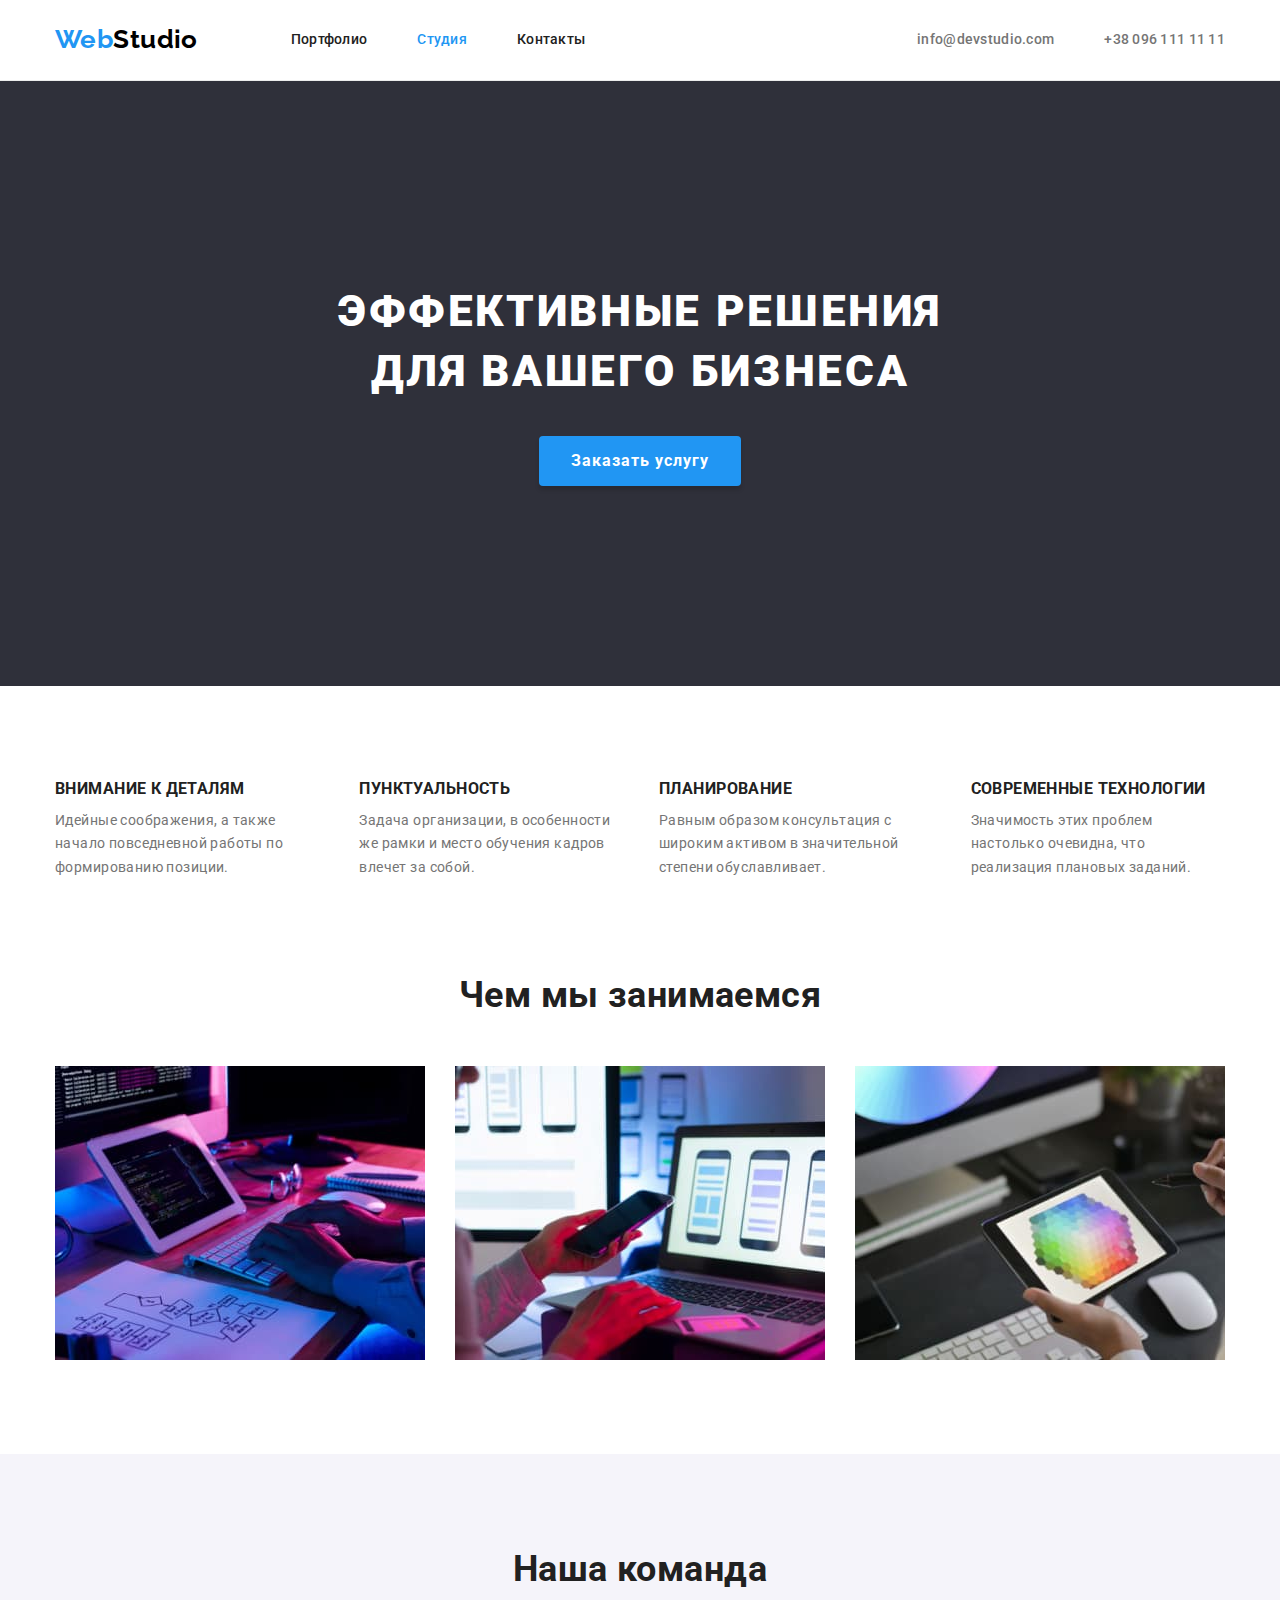
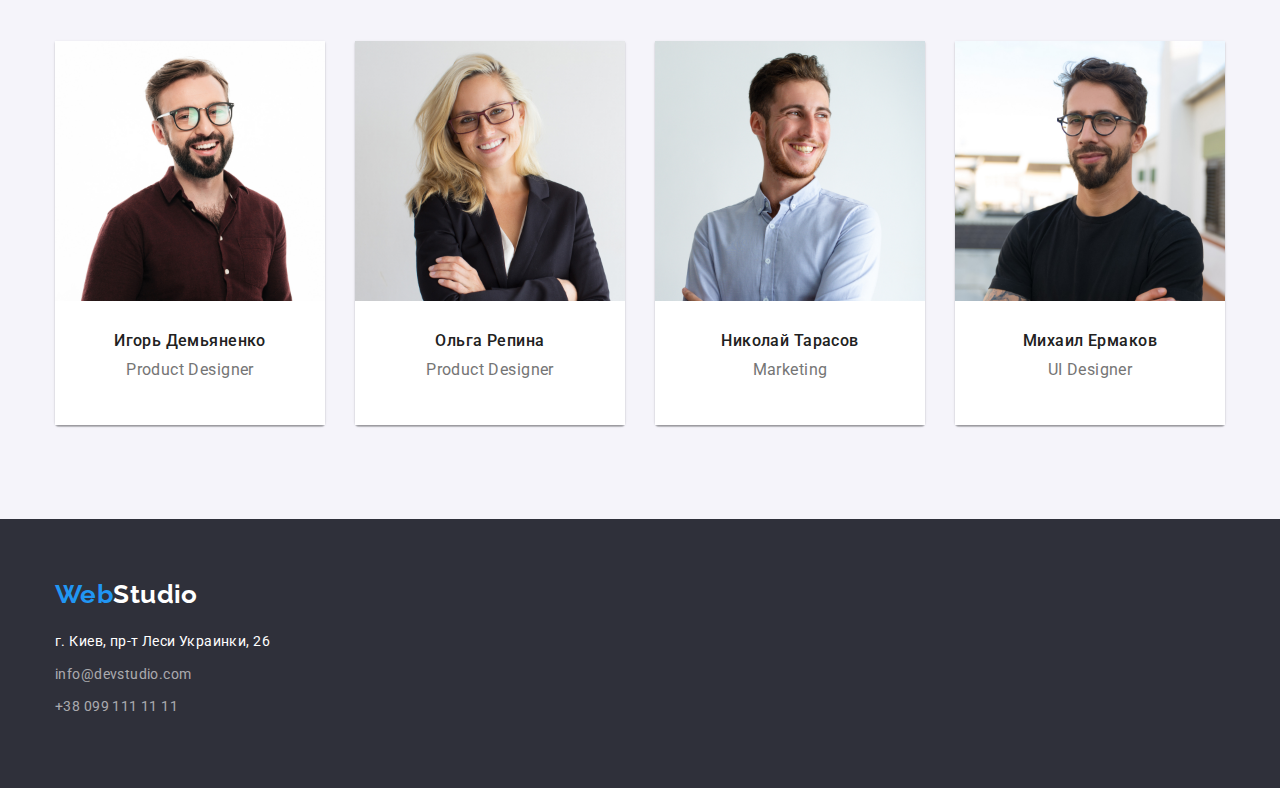
==== commit a78cd178: "correction mistakes" ====
--- a/index.html
+++ b/index.html
@@ -12,22 +12,24 @@
     </head>
     <body>
         <!--Контейнер шапки-->    
-        <header>
-            <div class="container main-nav">
-                <nav class="nav">
-                    <a class="logo link" href="./index.html"><span class="logo-web">Web</span>Studio</a>
-                    <ul class="nav-list list">
-                        <li class="site-link"><a class="link" href="./portfolio.html">Портфолио</a></li>
-                        <li class="site-link"><a class="link current" href="./index.html">Студия</a></li>
-                        <li class="site-link"><a class="link" href="">Контакты</a></li>
-                    </ul>
-                </nav>
-                    <ul class="contact list">
-                        <li class="web-link"><a class="link" href="mailto:info@devstudio.com">info@devstudio.com</a></li>
-                        <li class="web-link"><a class="link" href="tel:+380961111111">+38 096 111 11 11</a></li>
-                    </ul>
-            </div>
-        </header>
+        <div class="section-header">
+            <header>
+                <div class="container main-nav">
+                    <nav class="nav">
+                        <a class="logo link" href="./index.html"><span class="logo-web">Web</span>Studio</a>
+                        <ul class="nav-list list">
+                            <li class="site-link"><a class="link" href="./portfolio.html">Портфолио</a></li>
+                            <li class="site-link"><a class="link current" href="./index.html">Студия</a></li>
+                            <li class="site-link"><a class="link" href="">Контакты</a></li>
+                        </ul>
+                    </nav>
+                        <ul class="contact list">
+                            <li class="web-link"><a class="link" href="mailto:info@devstudio.com">info@devstudio.com</a></li>
+                            <li class="web-link"><a class="link" href="tel:+380961111111">+38 096 111 11 11</a></li>
+                        </ul>
+                </div>
+            </header>
+        </div>
             <!--Уникальный блок страницы-->
             <main>
                 <section class="section hero">
@@ -110,7 +112,7 @@
                 
             </main>
         <!--Контейнер подвала-->
-        <footer class="footer">
+        <footer class="section footer">
             <div class="container">
                  <h2 class="section-title visually-hidden">Контакты</h2>
                  <a class="logo link" href="./index.html"><span class="logo-web">Web</span><span class="logo-studio">Studio</span></a>
--- a/css/styles.css
+++ b/css/styles.css
@@ -92,22 +92,30 @@
 }
 
 /* HEADER style */
+.section-header {
+    border-bottom: 1px solid #ECECEC;
+}
 
 .main-nav {
     display: flex;
     align-items: center;
-    border-bottom: 1px solid #ECECEC;
+    
 }
 
 .nav {
     display: flex;
-}    
+    
+}
+.site-link .link,
+.web-link .link {
+    padding-top: 32px;
+    padding-bottom: 32px;
+    display: block;
+}
+
 .site-link,
 .web-link {
-    display: block;
-    padding-top: 32px;
-    padding-bottom: 32px;
-
+       
     color: var(--title-text-color);
     font-weight: 500;
     line-height: 1.14;
@@ -274,17 +282,21 @@
 }
 
 .name {
-    min-width: 270px;
+    /* min-width: 270px; */
     text-align: center;
+    background-color: var(--white-color);
+    padding: 30px 0px 30px 0px;
+    
+    
 }
 .name h3 {
-    margin-top: 30px;
+    margin-top: 0px;
     margin-bottom: 10px;
     
 }
 .name p {
     margin-top: 0px;
-    margin-bottom: 30px;
+    /* margin-bottom: 30px; */
 }
 
 .list .team-card + .team-card {
@@ -294,15 +306,15 @@
 .team-card {
     box-shadow: 0px 1px 3px rgba(0, 0, 0, 0.12), 0px 1px 1px rgba(0, 0, 0, 0.14), 0px 2px 1px rgba(0, 0, 0, 0.2);
     border-radius: 0px 0px 4px 4px;
-
+}
+.team-card img {
+    display:block;
 }
 
 /* BUTTONS style Portfolio*/
 
 .btn-cards {
-    margin-bottom: 34px;
-    
-    
+    margin-bottom: 50px;
 }
 .btns {
     display: flex;
@@ -385,6 +397,8 @@
 /* FOOTER style */
 .footer {
     background-color: var(--dark-color);
+    padding-top: 60px;
+    padding-bottom: 60px;
 }
 
 .address .local-address {
@@ -410,7 +424,4 @@
     margin-bottom: 9px;
 }
 
-.footer .container {
-    padding-top: 60px;
-    padding-bottom: 60px;
-}
+
